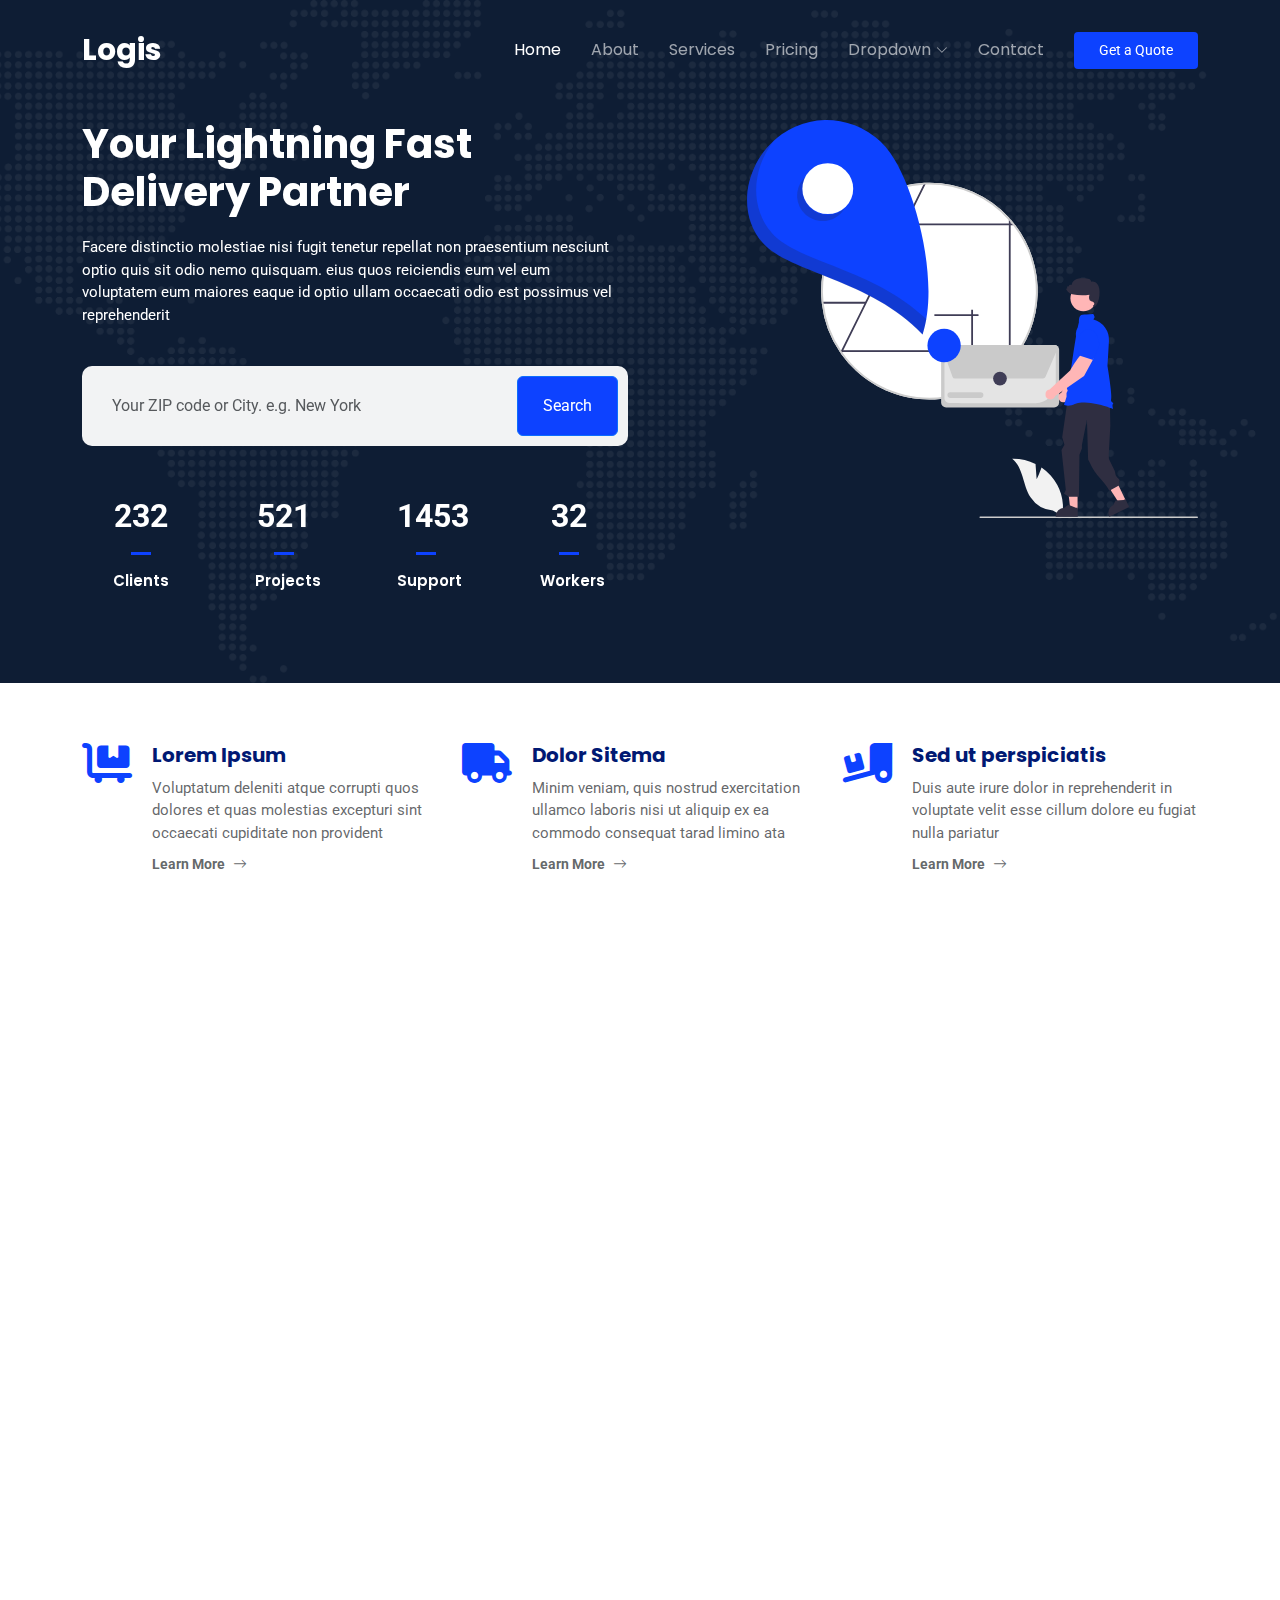
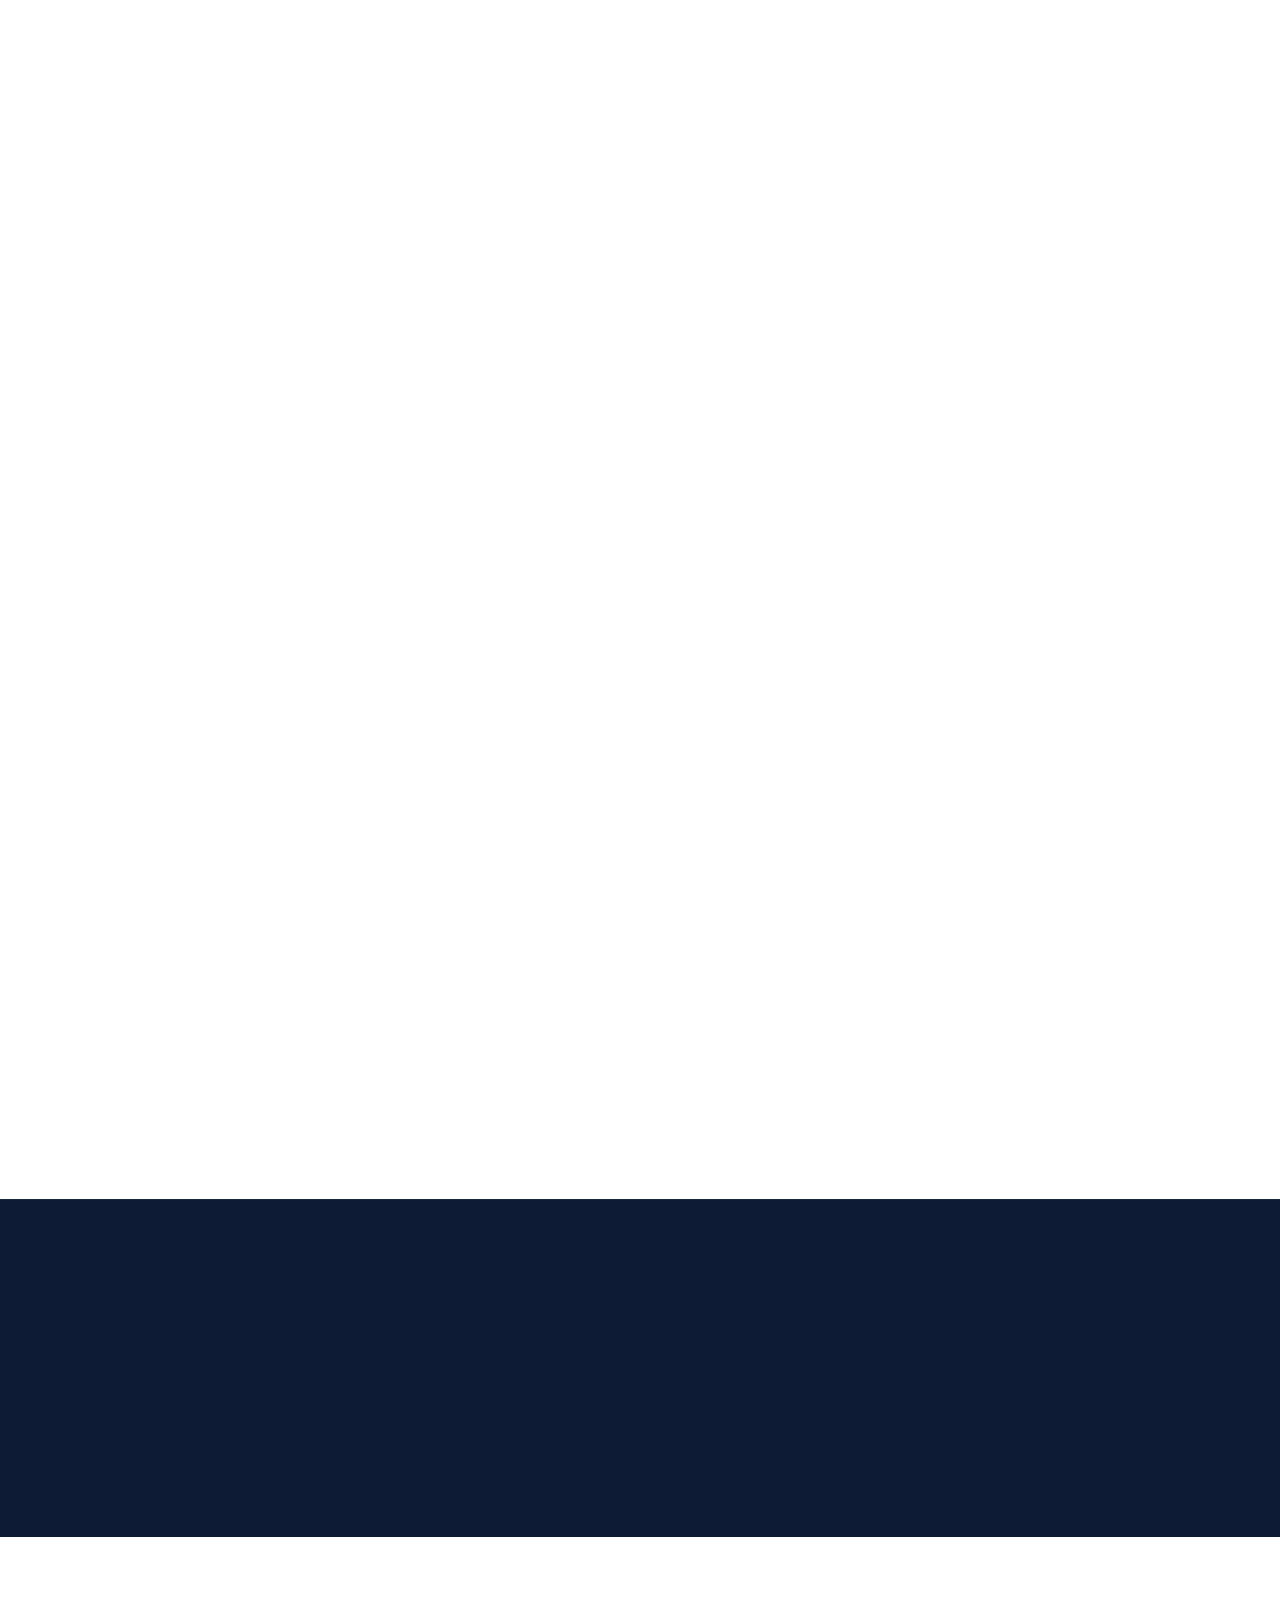
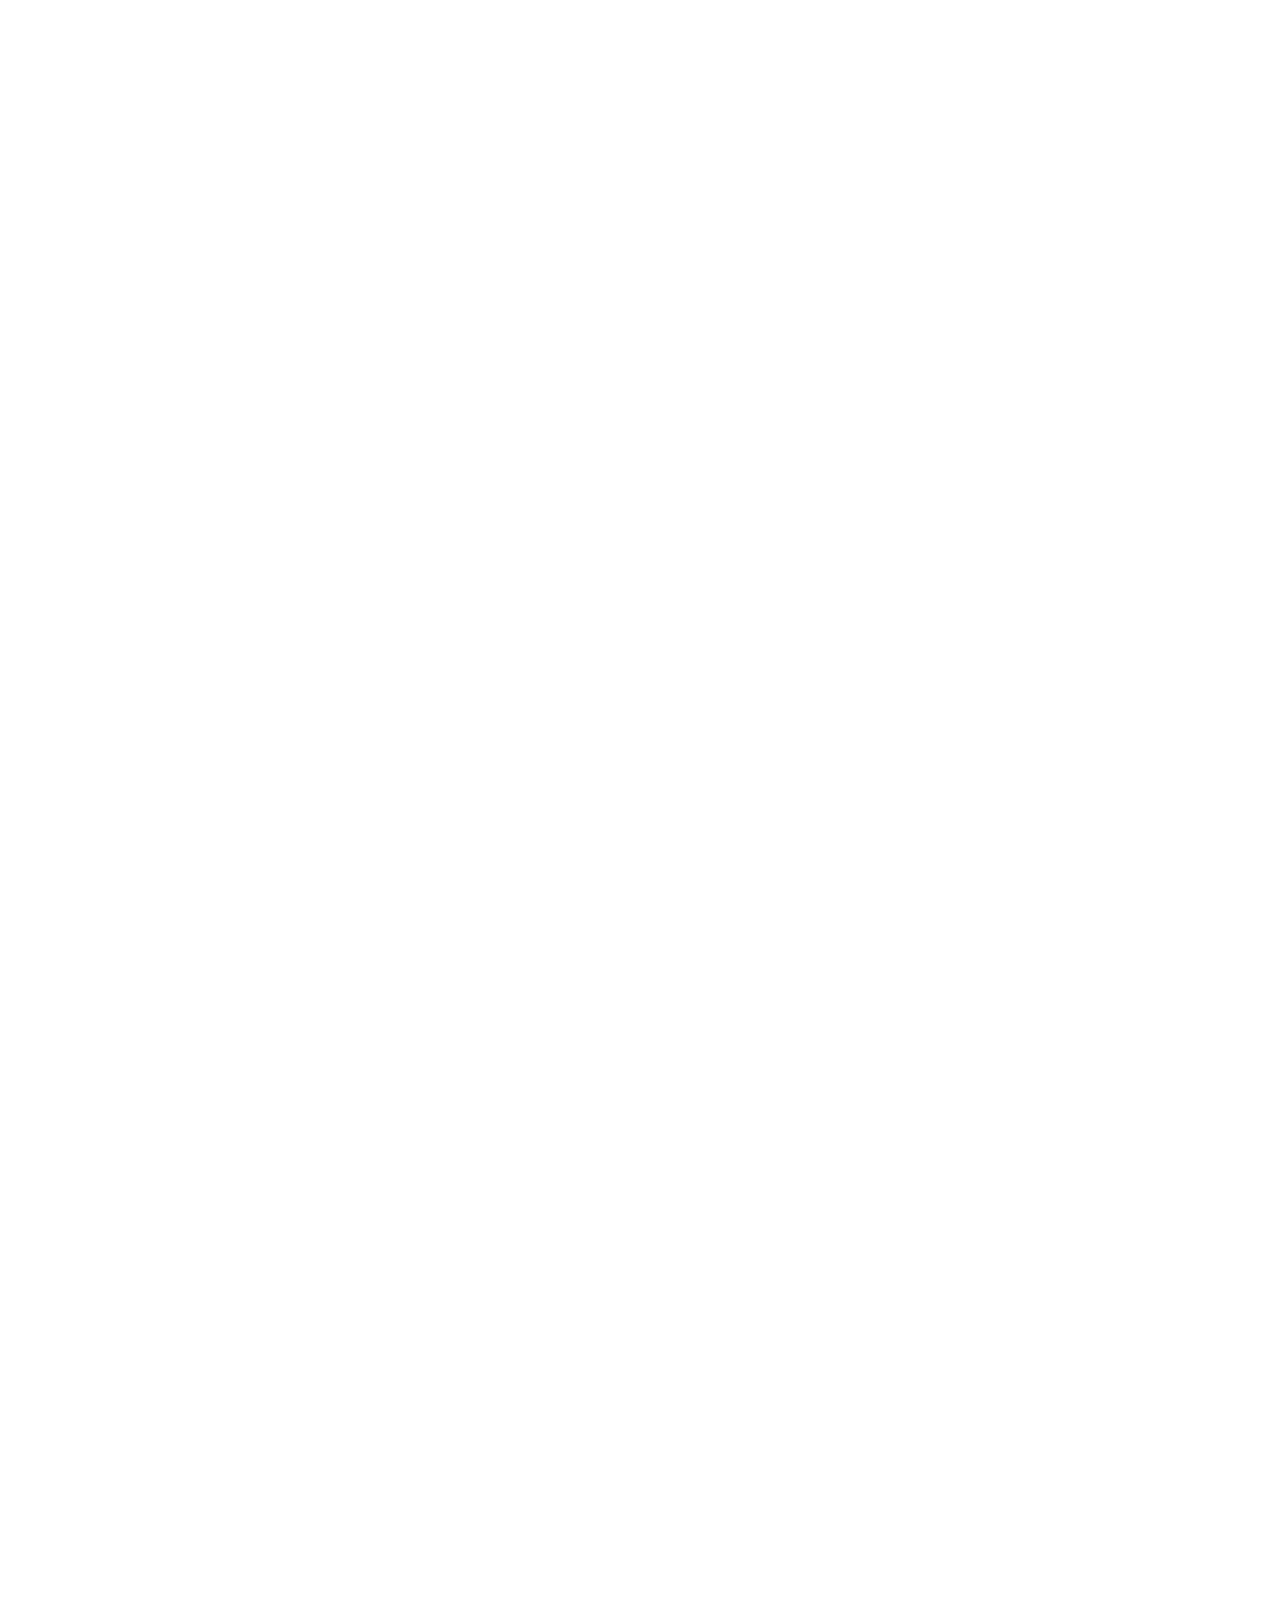
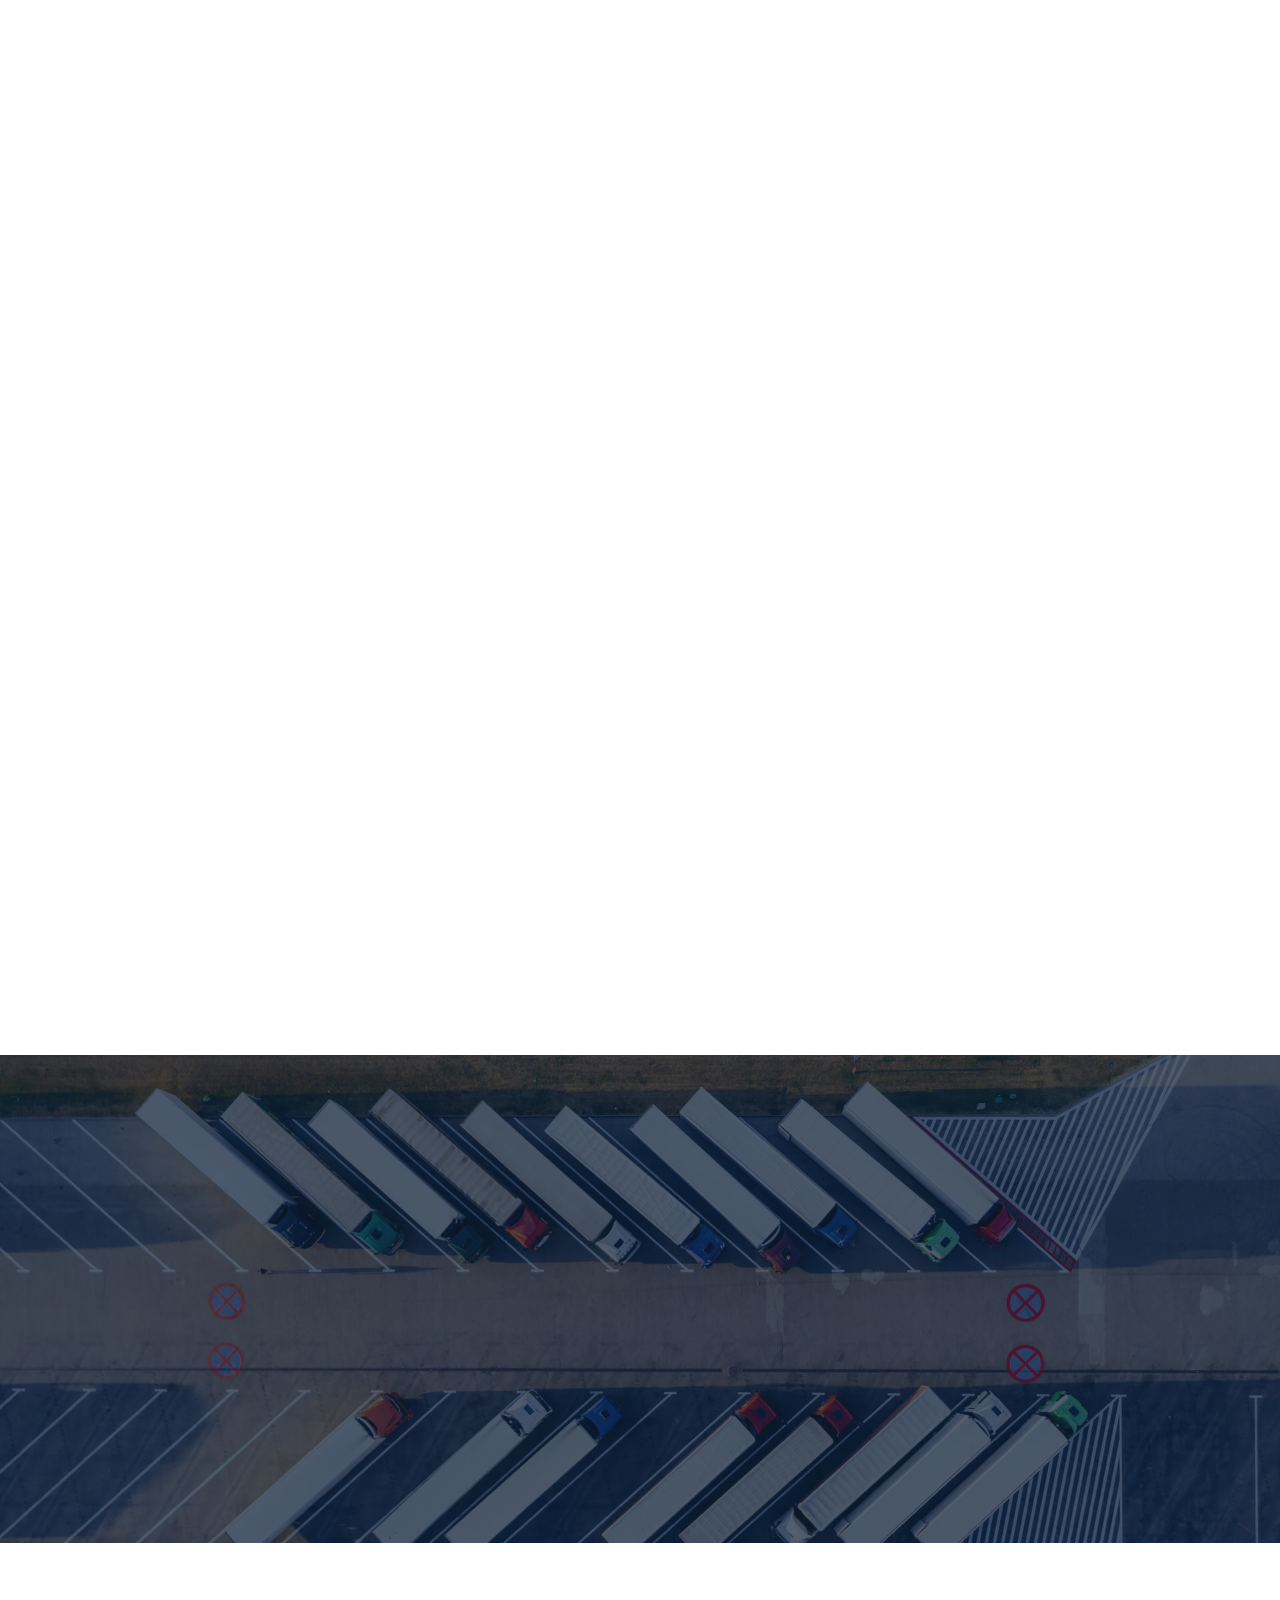
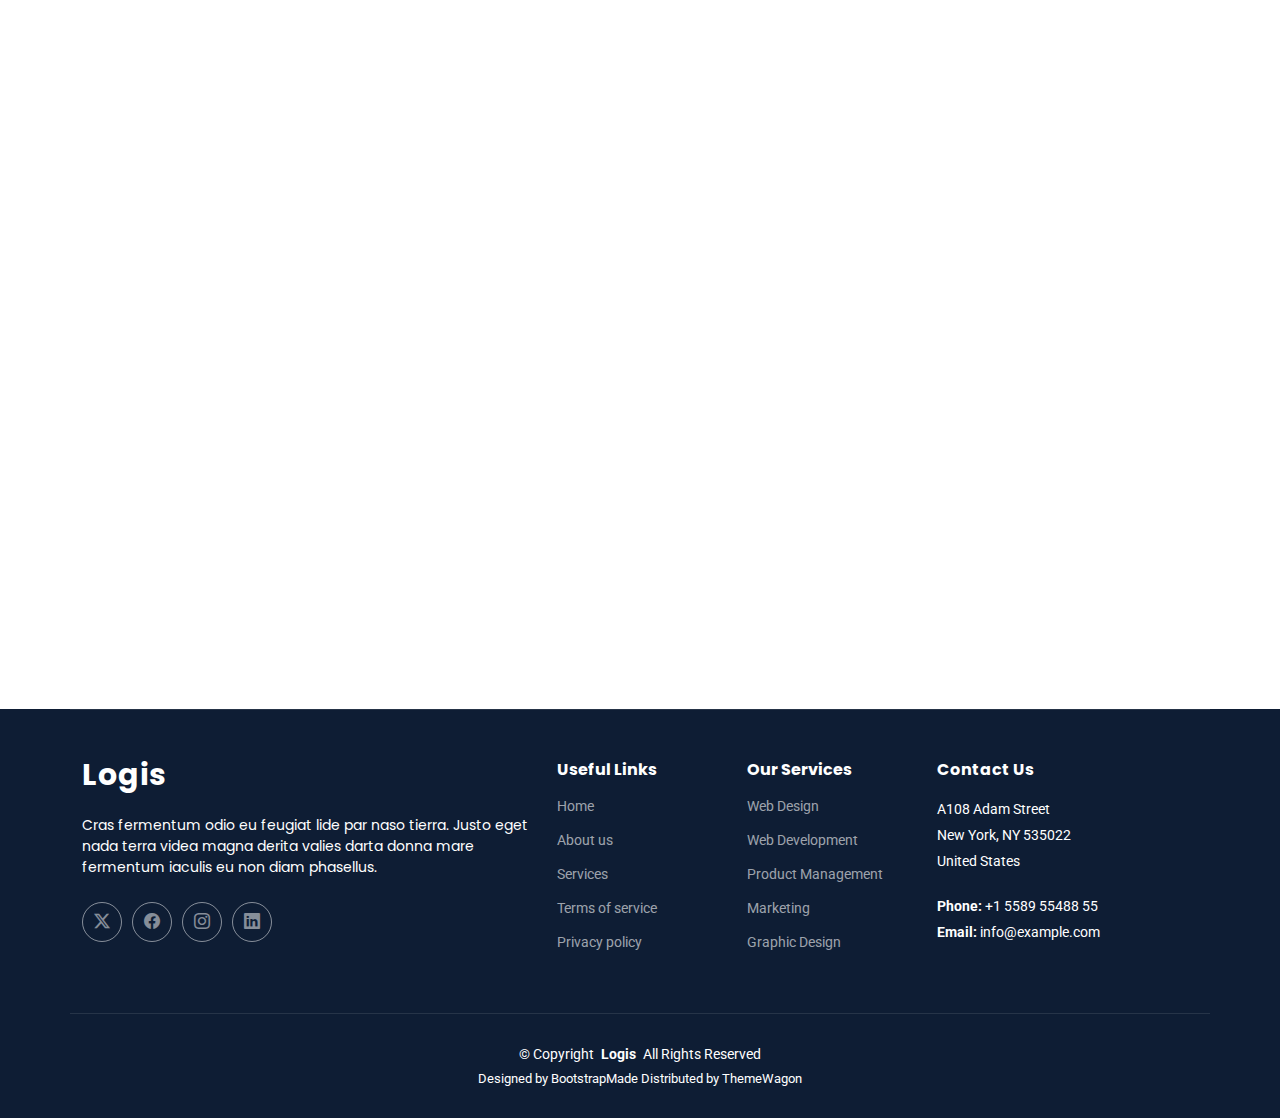
==== index.html @ e684bfeb "first commit" ====
<!DOCTYPE html>
<html lang="en">

<head>
  <meta charset="utf-8">
  <meta content="width=device-width, initial-scale=1.0" name="viewport">
  <title>Index - Logis Bootstrap Template</title>
  <meta name="description" content="">
  <meta name="keywords" content="">

  <!-- Favicons -->
  <link href="assets/img/favicon.png" rel="icon">
  <link href="assets/img/apple-touch-icon.png" rel="apple-touch-icon">

  <!-- Fonts -->
  <link href="https://fonts.googleapis.com" rel="preconnect">
  <link href="https://fonts.gstatic.com" rel="preconnect" crossorigin>
  <link href="https://fonts.googleapis.com/css2?family=Roboto:ital,wght@0,100;0,300;0,400;0,500;0,700;0,900;1,100;1,300;1,400;1,500;1,700;1,900&family=Poppins:ital,wght@0,100;0,200;0,300;0,400;0,500;0,600;0,700;0,800;0,900;1,100;1,200;1,300;1,400;1,500;1,600;1,700;1,800;1,900&display=swap" rel="stylesheet">

  <!-- Vendor CSS Files -->
  <link href="assets/vendor/bootstrap/css/bootstrap.min.css" rel="stylesheet">
  <link href="assets/vendor/bootstrap-icons/bootstrap-icons.css" rel="stylesheet">
  <link href="assets/vendor/aos/aos.css" rel="stylesheet">
  <link href="assets/vendor/fontawesome-free/css/all.min.css" rel="stylesheet">
  <link href="assets/vendor/glightbox/css/glightbox.min.css" rel="stylesheet">
  <link href="assets/vendor/swiper/swiper-bundle.min.css" rel="stylesheet">

  <!-- Main CSS File -->
  <link href="assets/css/main.css" rel="stylesheet">

  <!-- =======================================================
  * Template Name: Logis
  * Template URL: https://bootstrapmade.com/logis-bootstrap-logistics-website-template/
  * Updated: Aug 07 2024 with Bootstrap v5.3.3
  * Author: BootstrapMade.com
  * License: https://bootstrapmade.com/license/
  ======================================================== -->
</head>

<body class="index-page">

  <header id="header" class="header d-flex align-items-center fixed-top">
    <div class="container-fluid container-xl position-relative d-flex align-items-center">

      <a href="index.html" class="logo d-flex align-items-center me-auto">
        <!-- Uncomment the line below if you also wish to use an image logo -->
        <!-- <img src="assets/img/logo.png" alt=""> -->
        <h1 class="sitename">Logis</h1>
      </a>

      <nav id="navmenu" class="navmenu">
        <ul>
          <li><a href="index.html" class="active">Home<br></a></li>
          <li><a href="about.html">About</a></li>
          <li><a href="services.html">Services</a></li>
          <li><a href="pricing.html">Pricing</a></li>
          <li class="dropdown"><a href="#"><span>Dropdown</span> <i class="bi bi-chevron-down toggle-dropdown"></i></a>
            <ul>
              <li><a href="#">Dropdown 1</a></li>
              <li class="dropdown"><a href="#"><span>Deep Dropdown</span> <i class="bi bi-chevron-down toggle-dropdown"></i></a>
                <ul>
                  <li><a href="#">Deep Dropdown 1</a></li>
                  <li><a href="#">Deep Dropdown 2</a></li>
                  <li><a href="#">Deep Dropdown 3</a></li>
                  <li><a href="#">Deep Dropdown 4</a></li>
                  <li><a href="#">Deep Dropdown 5</a></li>
                </ul>
              </li>
              <li><a href="#">Dropdown 2</a></li>
              <li><a href="#">Dropdown 3</a></li>
              <li><a href="#">Dropdown 4</a></li>
            </ul>
          </li>
          <li><a href="contact.html">Contact</a></li>
        </ul>
        <i class="mobile-nav-toggle d-xl-none bi bi-list"></i>
      </nav>

      <a class="btn-getstarted" href="get-a-quote.html">Get a Quote</a>

    </div>
  </header>

  <main class="main">

    <!-- Hero Section -->
    <section id="hero" class="hero section dark-background">

      <img src="assets/img/world-dotted-map.png" alt="" class="hero-bg" data-aos="fade-in">

      <div class="container">
        <div class="row gy-4 d-flex justify-content-between">
          <div class="col-lg-6 order-2 order-lg-1 d-flex flex-column justify-content-center">
            <h2 data-aos="fade-up">Your Lightning Fast Delivery Partner</h2>
            <p data-aos="fade-up" data-aos-delay="100">Facere distinctio molestiae nisi fugit tenetur repellat non praesentium nesciunt optio quis sit odio nemo quisquam. eius quos reiciendis eum vel eum voluptatem eum maiores eaque id optio ullam occaecati odio est possimus vel reprehenderit</p>

            <form action="#" class="form-search d-flex align-items-stretch mb-3" data-aos="fade-up" data-aos-delay="200">
              <input type="text" class="form-control" placeholder="Your ZIP code or City. e.g. New York">
              <button type="submit" class="btn btn-primary">Search</button>
            </form>

            <div class="row gy-4" data-aos="fade-up" data-aos-delay="300">

              <div class="col-lg-3 col-6">
                <div class="stats-item text-center w-100 h-100">
                  <span data-purecounter-start="0" data-purecounter-end="232" data-purecounter-duration="0" class="purecounter">232</span>
                  <p>Clients</p>
                </div>
              </div><!-- End Stats Item -->

              <div class="col-lg-3 col-6">
                <div class="stats-item text-center w-100 h-100">
                  <span data-purecounter-start="0" data-purecounter-end="521" data-purecounter-duration="0" class="purecounter">521</span>
                  <p>Projects</p>
                </div>
              </div><!-- End Stats Item -->

              <div class="col-lg-3 col-6">
                <div class="stats-item text-center w-100 h-100">
                  <span data-purecounter-start="0" data-purecounter-end="1453" data-purecounter-duration="0" class="purecounter">1453</span>
                  <p>Support</p>
                </div>
              </div><!-- End Stats Item -->

              <div class="col-lg-3 col-6">
                <div class="stats-item text-center w-100 h-100">
                  <span data-purecounter-start="0" data-purecounter-end="32" data-purecounter-duration="0" class="purecounter">32</span>
                  <p>Workers</p>
                </div>
              </div><!-- End Stats Item -->

            </div>

          </div>

          <div class="col-lg-5 order-1 order-lg-2 hero-img" data-aos="zoom-out">
            <img src="assets/img/hero-img.svg" class="img-fluid mb-3 mb-lg-0" alt="">
          </div>

        </div>
      </div>

    </section><!-- /Hero Section -->

    <!-- Featured Services Section -->
    <section id="featured-services" class="featured-services section">

      <div class="container">

        <div class="row gy-4">

          <div class="col-lg-4 col-md-6 service-item d-flex" data-aos="fade-up" data-aos-delay="100">
            <div class="icon flex-shrink-0"><i class="fa-solid fa-cart-flatbed"></i></div>
            <div>
              <h4 class="title">Lorem Ipsum</h4>
              <p class="description">Voluptatum deleniti atque corrupti quos dolores et quas molestias excepturi sint occaecati cupiditate non provident</p>
              <a href="#" class="readmore stretched-link"><span>Learn More</span><i class="bi bi-arrow-right"></i></a>
            </div>
          </div>
          <!-- End Service Item -->

          <div class="col-lg-4 col-md-6 service-item d-flex" data-aos="fade-up" data-aos-delay="200">
            <div class="icon flex-shrink-0"><i class="fa-solid fa-truck"></i></div>
            <div>
              <h4 class="title">Dolor Sitema</h4>
              <p class="description">Minim veniam, quis nostrud exercitation ullamco laboris nisi ut aliquip ex ea commodo consequat tarad limino ata</p>
              <a href="#" class="readmore stretched-link"><span>Learn More</span><i class="bi bi-arrow-right"></i></a>
            </div>
          </div><!-- End Service Item -->

          <div class="col-lg-4 col-md-6 service-item d-flex" data-aos="fade-up" data-aos-delay="300">
            <div class="icon flex-shrink-0"><i class="fa-solid fa-truck-ramp-box"></i></div>
            <div>
              <h4 class="title">Sed ut perspiciatis</h4>
              <p class="description">Duis aute irure dolor in reprehenderit in voluptate velit esse cillum dolore eu fugiat nulla pariatur</p>
              <a href="#" class="readmore stretched-link"><span>Learn More</span><i class="bi bi-arrow-right"></i></a>
            </div>
          </div><!-- End Service Item -->

        </div>

      </div>

    </section><!-- /Featured Services Section -->

    <!-- About Section -->
    <section id="about" class="about section">

      <div class="container">

        <div class="row gy-4">

          <div class="col-lg-6 position-relative align-self-start order-lg-last order-first" data-aos="fade-up" data-aos-delay="200">
            <img src="assets/img/about.jpg" class="img-fluid" alt="">
            <a href="https://www.youtube.com/watch?v=Y7f98aduVJ8" class="glightbox pulsating-play-btn"></a>
          </div>

          <div class="col-lg-6 content order-last  order-lg-first" data-aos="fade-up" data-aos-delay="100">
            <h3>About Us</h3>
            <p>
              Dolor iure expedita id fuga asperiores qui sunt consequatur minima. Quidem voluptas deleniti. Sit quia molestiae quia quas qui magnam itaque veritatis dolores. Corrupti totam ut eius incidunt reiciendis veritatis asperiores placeat.
            </p>
            <ul>
              <li>
                <i class="bi bi-diagram-3"></i>
                <div>
                  <h5>Ullamco laboris nisi ut aliquip consequat</h5>
                  <p>Magni facilis facilis repellendus cum excepturi quaerat praesentium libre trade</p>
                </div>
              </li>
              <li>
                <i class="bi bi-fullscreen-exit"></i>
                <div>
                  <h5>Magnam soluta odio exercitationem reprehenderi</h5>
                  <p>Quo totam dolorum at pariatur aut distinctio dolorum laudantium illo direna pasata redi</p>
                </div>
              </li>
              <li>
                <i class="bi bi-broadcast"></i>
                <div>
                  <h5>Voluptatem et qui exercitationem</h5>
                  <p>Et velit et eos maiores est tempora et quos dolorem autem tempora incidunt maxime veniam</p>
                </div>
              </li>
            </ul>
          </div>

        </div>

      </div>

    </section><!-- /About Section -->

    <!-- Services Section -->
    <section id="services" class="services section">

      <!-- Section Title -->
      <div class="container section-title" data-aos="fade-up">
        <span>Our Services<br></span>
        <h2>Our ServiceS</h2>
        <p>Necessitatibus eius consequatur ex aliquid fuga eum quidem sint consectetur velit</p>
      </div><!-- End Section Title -->

      <div class="container">

        <div class="row gy-4">

          <div class="col-lg-4 col-md-6" data-aos="fade-up" data-aos-delay="100">
            <div class="card">
              <div class="card-img">
                <img src="assets/img/service-1.jpg" alt="" class="img-fluid">
              </div>
              <h3>Storage</h3>
              <p>Cumque eos in qui numquam. Aut aspernatur perferendis sed atque quia voluptas quisquam repellendus temporibus itaqueofficiis odit</p>
            </div>
          </div><!-- End Card Item -->

          <div class="col-lg-4 col-md-6" data-aos="fade-up" data-aos-delay="200">
            <div class="card">
              <div class="card-img">
                <img src="assets/img/service-2.jpg" alt="" class="img-fluid">
              </div>
              <h3><a href="#" class="stretched-link">Logistics</a></h3>
              <p>Asperiores provident dolor accusamus pariatur dolore nam id audantium ut et iure incidunt molestiae dolor ipsam ducimus occaecati nisi</p>
            </div>
          </div><!-- End Card Item -->

          <div class="col-lg-4 col-md-6" data-aos="fade-up" data-aos-delay="300">
            <div class="card">
              <div class="card-img">
                <img src="assets/img/service-3.jpg" alt="" class="img-fluid">
              </div>
              <h3><a href="#" class="stretched-link">Cargo</a></h3>
              <p>Dicta quam similique quia architecto eos nisi aut ratione aut ipsum reiciendis sit doloremque oluptatem aut et molestiae ut et nihil</p>
            </div>
          </div><!-- End Card Item -->

          <div class="col-lg-4 col-md-6" data-aos="fade-up" data-aos-delay="400">
            <div class="card">
              <div class="card-img">
                <img src="assets/img/service-4.jpg" alt="" class="img-fluid">
              </div>
              <h3><a href="#" class="stretched-link">Trucking</a></h3>
              <p>Dicta quam similique quia architecto eos nisi aut ratione aut ipsum reiciendis sit doloremque oluptatem aut et molestiae ut et nihil</p>
            </div>
          </div><!-- End Card Item -->

          <div class="col-lg-4 col-md-6" data-aos="fade-up" data-aos-delay="500">
            <div class="card">
              <div class="card-img">
                <img src="assets/img/service-5.jpg" alt="" class="img-fluid">
              </div>
              <h3>Packaging</h3>
              <p>Illo consequuntur quisquam delectus praesentium modi dignissimos facere vel cum onsequuntur maiores beatae consequatur magni voluptates</p>
            </div>
          </div><!-- End Card Item -->

          <div class="col-lg-4 col-md-6" data-aos="fade-up" data-aos-delay="600">
            <div class="card">
              <div class="card-img">
                <img src="assets/img/service-6.jpg" alt="" class="img-fluid">
              </div>
              <h3><a href="#" class="stretched-link">Warehousing</a></h3>
              <p>Quas assumenda non occaecati molestiae. In aut earum sed natus eatae in vero. Ab modi quisquam aut nostrum unde et qui est non quo nulla</p>
            </div>
          </div><!-- End Card Item -->

        </div>

      </div>

    </section><!-- /Services Section -->

    <!-- Call To Action Section -->
    <section id="call-to-action" class="call-to-action section dark-background">

      <img src="assets/img/cta-bg.jpg" alt="">

      <div class="container">
        <div class="row justify-content-center" data-aos="zoom-in" data-aos-delay="100">
          <div class="col-xl-10">
            <div class="text-center">
              <h3>Call To Action</h3>
              <p>Duis aute irure dolor in reprehenderit in voluptate velit esse cillum dolore eu fugiat nulla pariatur. Excepteur sint occaecat cupidatat non proident, sunt in culpa qui officia deserunt mollit anim id est laborum.</p>
              <a class="cta-btn" href="#">Call To Action</a>
            </div>
          </div>
        </div>
      </div>

    </section><!-- /Call To Action Section -->

    <!-- Features Section -->
    <section id="features" class="features section">

      <!-- Section Title -->
      <div class="container section-title" data-aos="fade-up">
        <span>Features</span>
        <h2>Features</h2>
        <p>Necessitatibus eius consequatur ex aliquid fuga eum quidem sint consectetur velit</p>
      </div><!-- End Section Title -->

      <div class="container">

        <div class="row gy-4 align-items-center features-item">
          <div class="col-md-5 d-flex align-items-center" data-aos="zoom-out" data-aos-delay="100">
            <img src="assets/img/features-1.jpg" class="img-fluid" alt="">
          </div>
          <div class="col-md-7" data-aos="fade-up" data-aos-delay="100">
            <h3>Voluptatem dignissimos provident quasi corporis voluptates sit assumenda.</h3>
            <p class="fst-italic">
              Lorem ipsum dolor sit amet, consectetur adipiscing elit, sed do eiusmod tempor incididunt ut labore et dolore
              magna aliqua.
            </p>
            <ul>
              <li><i class="bi bi-check"></i><span> Ullamco laboris nisi ut aliquip ex ea commodo consequat.</span></li>
              <li><i class="bi bi-check"></i> <span>Duis aute irure dolor in reprehenderit in voluptate velit.</span></li>
              <li><i class="bi bi-check"></i> <span>Ullam est qui quos consequatur eos accusamus.</span></li>
            </ul>
          </div>
        </div><!-- Features Item -->

        <div class="row gy-4 align-items-center features-item">
          <div class="col-md-5 order-1 order-md-2 d-flex align-items-center" data-aos="zoom-out" data-aos-delay="200">
            <img src="assets/img/features-2.jpg" class="img-fluid" alt="">
          </div>
          <div class="col-md-7 order-2 order-md-1" data-aos="fade-up" data-aos-delay="200">
            <h3>Corporis temporibus maiores provident</h3>
            <p class="fst-italic">
              Lorem ipsum dolor sit amet, consectetur adipiscing elit, sed do eiusmod tempor incididunt ut labore et dolore
              magna aliqua.
            </p>
            <p>
              Ullamco laboris nisi ut aliquip ex ea commodo consequat. Duis aute irure dolor in reprehenderit in voluptate
              velit esse cillum dolore eu fugiat nulla pariatur. Excepteur sint occaecat cupidatat non proident, sunt in
              culpa qui officia deserunt mollit anim id est laborum
            </p>
          </div>
        </div><!-- Features Item -->

        <div class="row gy-4 align-items-center features-item">
          <div class="col-md-5 d-flex align-items-center" data-aos="zoom-out">
            <img src="assets/img/features-3.jpg" class="img-fluid" alt="">
          </div>
          <div class="col-md-7" data-aos="fade-up">
            <h3>Sunt consequatur ad ut est nulla consectetur reiciendis animi voluptas</h3>
            <p>Cupiditate placeat cupiditate placeat est ipsam culpa. Delectus quia minima quod. Sunt saepe odit aut quia voluptatem hic voluptas dolor doloremque.</p>
            <ul>
              <li><i class="bi bi-check"></i> <span>Ullamco laboris nisi ut aliquip ex ea commodo consequat.</span></li>
              <li><i class="bi bi-check"></i><span> Duis aute irure dolor in reprehenderit in voluptate velit.</span></li>
              <li><i class="bi bi-check"></i> <span>Facilis ut et voluptatem aperiam. Autem soluta ad fugiat</span>.</li>
            </ul>
          </div>
        </div><!-- Features Item -->

        <div class="row gy-4 align-items-center features-item">
          <div class="col-md-5 order-1 order-md-2 d-flex align-items-center" data-aos="zoom-out">
            <img src="assets/img/features-4.jpg" class="img-fluid" alt="">
          </div>
          <div class="col-md-7 order-2 order-md-1" data-aos="fade-up">
            <h3>Quas et necessitatibus eaque impedit ipsum animi consequatur incidunt in</h3>
            <p class="fst-italic">
              Lorem ipsum dolor sit amet, consectetur adipiscing elit, sed do eiusmod tempor incididunt ut labore et dolore
              magna aliqua.
            </p>
            <p>
              Ullamco laboris nisi ut aliquip ex ea commodo consequat. Duis aute irure dolor in reprehenderit in voluptate
              velit esse cillum dolore eu fugiat nulla pariatur. Excepteur sint occaecat cupidatat non proident, sunt in
              culpa qui officia deserunt mollit anim id est laborum
            </p>
          </div>
        </div><!-- Features Item -->

      </div>

    </section><!-- /Features Section -->

    <!-- Pricing Section -->
    <section id="pricing" class="pricing section">

      <!-- Section Title -->
      <div class="container section-title" data-aos="fade-up">
        <span>Pricing</span>
        <h2>Pricing</h2>
        <p>Necessitatibus eius consequatur ex aliquid fuga eum quidem sint consectetur velit</p>
      </div><!-- End Section Title -->

      <div class="container">

        <div class="row gy-4">

          <div class="col-lg-4" data-aos="zoom-in" data-aos-delay="100">
            <div class="pricing-item">
              <h3>Free Plan</h3>
              <h4><sup>$</sup>0<span> / month</span></h4>
              <ul>
                <li><i class="bi bi-check"></i> <span>Quam adipiscing vitae proin</span></li>
                <li><i class="bi bi-check"></i> <span>Nec feugiat nisl pretium</span></li>
                <li><i class="bi bi-check"></i> <span>Nulla at volutpat diam uteera</span></li>
                <li class="na"><i class="bi bi-x"></i> <span>Pharetra massa massa ultricies</span></li>
                <li class="na"><i class="bi bi-x"></i> <span>Massa ultricies mi quis hendrerit</span></li>
              </ul>
              <a href="#" class="buy-btn">Buy Now</a>
            </div>
          </div><!-- End Pricing Item -->

          <div class="col-lg-4" data-aos="zoom-in" data-aos-delay="200">
            <div class="pricing-item featured">
              <h3>Business Plan</h3>
              <h4><sup>$</sup>29<span> / month</span></h4>
              <ul>
                <li><i class="bi bi-check"></i> <span>Quam adipiscing vitae proin</span></li>
                <li><i class="bi bi-check"></i> <span>Nec feugiat nisl pretium</span></li>
                <li><i class="bi bi-check"></i> <span>Nulla at volutpat diam uteera</span></li>
                <li><i class="bi bi-check"></i> <span>Pharetra massa massa ultricies</span></li>
                <li><i class="bi bi-check"></i> <span>Massa ultricies mi quis hendrerit</span></li>
              </ul>
              <a href="#" class="buy-btn">Buy Now</a>
            </div>
          </div><!-- End Pricing Item -->

          <div class="col-lg-4" data-aos="zoom-in" data-aos-delay="300">
            <div class="pricing-item">
              <h3>Developer Plan</h3>
              <h4><sup>$</sup>49<span> / month</span></h4>
              <ul>
                <li><i class="bi bi-check"></i> <span>Quam adipiscing vitae proin</span></li>
                <li><i class="bi bi-check"></i> <span>Nec feugiat nisl pretium</span></li>
                <li><i class="bi bi-check"></i> <span>Nulla at volutpat diam uteera</span></li>
                <li><i class="bi bi-check"></i> <span>Pharetra massa massa ultricies</span></li>
                <li><i class="bi bi-check"></i> <span>Massa ultricies mi quis hendrerit</span></li>
              </ul>
              <a href="#" class="buy-btn">Buy Now</a>
            </div>
          </div><!-- End Pricing Item -->

        </div>

      </div>

    </section><!-- /Pricing Section -->

    <!-- Testimonials Section -->
    <section id="testimonials" class="testimonials section dark-background">

      <img src="assets/img/testimonials-bg.jpg" class="testimonials-bg" alt="">

      <div class="container" data-aos="fade-up" data-aos-delay="100">

        <div class="swiper init-swiper">
          <script type="application/json" class="swiper-config">
            {
              "loop": true,
              "speed": 600,
              "autoplay": {
                "delay": 5000
              },
              "slidesPerView": "auto",
              "pagination": {
                "el": ".swiper-pagination",
                "type": "bullets",
                "clickable": true
              }
            }
          </script>
          <div class="swiper-wrapper">

            <div class="swiper-slide">
              <div class="testimonial-item">
                <img src="assets/img/testimonials/testimonials-1.jpg" class="testimonial-img" alt="">
                <h3>Saul Goodman</h3>
                <h4>Ceo &amp; Founder</h4>
                <div class="stars">
                  <i class="bi bi-star-fill"></i><i class="bi bi-star-fill"></i><i class="bi bi-star-fill"></i><i class="bi bi-star-fill"></i><i class="bi bi-star-fill"></i>
                </div>
                <p>
                  <i class="bi bi-quote quote-icon-left"></i>
                  <span>Proin iaculis purus consequat sem cure digni ssim donec porttitora entum suscipit rhoncus. Accusantium quam, ultricies eget id, aliquam eget nibh et. Maecen aliquam, risus at semper.</span>
                  <i class="bi bi-quote quote-icon-right"></i>
                </p>
              </div>
            </div><!-- End testimonial item -->

            <div class="swiper-slide">
              <div class="testimonial-item">
                <img src="assets/img/testimonials/testimonials-2.jpg" class="testimonial-img" alt="">
                <h3>Sara Wilsson</h3>
                <h4>Designer</h4>
                <div class="stars">
                  <i class="bi bi-star-fill"></i><i class="bi bi-star-fill"></i><i class="bi bi-star-fill"></i><i class="bi bi-star-fill"></i><i class="bi bi-star-fill"></i>
                </div>
                <p>
                  <i class="bi bi-quote quote-icon-left"></i>
                  <span>Export tempor illum tamen malis malis eram quae irure esse labore quem cillum quid cillum eram malis quorum velit fore eram velit sunt aliqua noster fugiat irure amet legam anim culpa.</span>
                  <i class="bi bi-quote quote-icon-right"></i>
                </p>
              </div>
            </div><!-- End testimonial item -->

            <div class="swiper-slide">
              <div class="testimonial-item">
                <img src="assets/img/testimonials/testimonials-3.jpg" class="testimonial-img" alt="">
                <h3>Jena Karlis</h3>
                <h4>Store Owner</h4>
                <div class="stars">
                  <i class="bi bi-star-fill"></i><i class="bi bi-star-fill"></i><i class="bi bi-star-fill"></i><i class="bi bi-star-fill"></i><i class="bi bi-star-fill"></i>
                </div>
                <p>
                  <i class="bi bi-quote quote-icon-left"></i>
                  <span>Enim nisi quem export duis labore cillum quae magna enim sint quorum nulla quem veniam duis minim tempor labore quem eram duis noster aute amet eram fore quis sint minim.</span>
                  <i class="bi bi-quote quote-icon-right"></i>
                </p>
              </div>
            </div><!-- End testimonial item -->

            <div class="swiper-slide">
              <div class="testimonial-item">
                <img src="assets/img/testimonials/testimonials-4.jpg" class="testimonial-img" alt="">
                <h3>Matt Brandon</h3>
                <h4>Freelancer</h4>
                <div class="stars">
                  <i class="bi bi-star-fill"></i><i class="bi bi-star-fill"></i><i class="bi bi-star-fill"></i><i class="bi bi-star-fill"></i><i class="bi bi-star-fill"></i>
                </div>
                <p>
                  <i class="bi bi-quote quote-icon-left"></i>
                  <span>Fugiat enim eram quae cillum dolore dolor amet nulla culpa multos export minim fugiat minim velit minim dolor enim duis veniam ipsum anim magna sunt elit fore quem dolore labore illum veniam.</span>
                  <i class="bi bi-quote quote-icon-right"></i>
                </p>
              </div>
            </div><!-- End testimonial item -->

            <div class="swiper-slide">
              <div class="testimonial-item">
                <img src="assets/img/testimonials/testimonials-5.jpg" class="testimonial-img" alt="">
                <h3>John Larson</h3>
                <h4>Entrepreneur</h4>
                <div class="stars">
                  <i class="bi bi-star-fill"></i><i class="bi bi-star-fill"></i><i class="bi bi-star-fill"></i><i class="bi bi-star-fill"></i><i class="bi bi-star-fill"></i>
                </div>
                <p>
                  <i class="bi bi-quote quote-icon-left"></i>
                  <span>Quis quorum aliqua sint quem legam fore sunt eram irure aliqua veniam tempor noster veniam enim culpa labore duis sunt culpa nulla illum cillum fugiat legam esse veniam culpa fore nisi cillum quid.</span>
                  <i class="bi bi-quote quote-icon-right"></i>
                </p>
              </div>
            </div><!-- End testimonial item -->

          </div>
          <div class="swiper-pagination"></div>
        </div>

      </div>

    </section><!-- /Testimonials Section -->

    <!-- Faq Section -->
    <section id="faq" class="faq section">

      <!-- Section Title -->
      <div class="container section-title" data-aos="fade-up">
        <span>Frequently Asked Questions</span>
        <h2>Frequently Asked Questions</h2>
        <p>Necessitatibus eius consequatur ex aliquid fuga eum quidem sint consectetur velit</p>
      </div><!-- End Section Title -->

      <div class="container">

        <div class="row justify-content-center">

          <div class="col-lg-10">

            <div class="faq-container">

              <div class="faq-item faq-active" data-aos="fade-up" data-aos-delay="200">
                <i class="faq-icon bi bi-question-circle"></i>
                <h3>Non consectetur a erat nam at lectus urna duis?</h3>
                <div class="faq-content">
                  <p>Feugiat pretium nibh ipsum consequat. Tempus iaculis urna id volutpat lacus laoreet non curabitur gravida. Venenatis lectus magna fringilla urna porttitor rhoncus dolor purus non.</p>
                </div>
                <i class="faq-toggle bi bi-chevron-right"></i>
              </div><!-- End Faq item-->

              <div class="faq-item" data-aos="fade-up" data-aos-delay="300">
                <i class="faq-icon bi bi-question-circle"></i>
                <h3>Feugiat scelerisque varius morbi enim nunc faucibus a pellentesque?</h3>
                <div class="faq-content">
                  <p>Dolor sit amet consectetur adipiscing elit pellentesque habitant morbi. Id interdum velit laoreet id donec ultrices. Fringilla phasellus faucibus scelerisque eleifend donec pretium. Est pellentesque elit ullamcorper dignissim. Mauris ultrices eros in cursus turpis massa tincidunt dui.</p>
                </div>
                <i class="faq-toggle bi bi-chevron-right"></i>
              </div><!-- End Faq item-->

              <div class="faq-item" data-aos="fade-up" data-aos-delay="400">
                <i class="faq-icon bi bi-question-circle"></i>
                <h3>Dolor sit amet consectetur adipiscing elit pellentesque?</h3>
                <div class="faq-content">
                  <p>Eleifend mi in nulla posuere sollicitudin aliquam ultrices sagittis orci. Faucibus pulvinar elementum integer enim. Sem nulla pharetra diam sit amet nisl suscipit. Rutrum tellus pellentesque eu tincidunt. Lectus urna duis convallis convallis tellus. Urna molestie at elementum eu facilisis sed odio morbi quis</p>
                </div>
                <i class="faq-toggle bi bi-chevron-right"></i>
              </div><!-- End Faq item-->

              <div class="faq-item" data-aos="fade-up" data-aos-delay="500">
                <i class="faq-icon bi bi-question-circle"></i>
                <h3>Ac odio tempor orci dapibus. Aliquam eleifend mi in nulla?</h3>
                <div class="faq-content">
                  <p>Dolor sit amet consectetur adipiscing elit pellentesque habitant morbi. Id interdum velit laoreet id donec ultrices. Fringilla phasellus faucibus scelerisque eleifend donec pretium. Est pellentesque elit ullamcorper dignissim. Mauris ultrices eros in cursus turpis massa tincidunt dui.</p>
                </div>
                <i class="faq-toggle bi bi-chevron-right"></i>
              </div><!-- End Faq item-->

              <div class="faq-item" data-aos="fade-up" data-aos-delay="600">
                <i class="faq-icon bi bi-question-circle"></i>
                <h3>Tempus quam pellentesque nec nam aliquam sem et tortor consequat?</h3>
                <div class="faq-content">
                  <p>Molestie a iaculis at erat pellentesque adipiscing commodo. Dignissim suspendisse in est ante in. Nunc vel risus commodo viverra maecenas accumsan. Sit amet nisl suscipit adipiscing bibendum est. Purus gravida quis blandit turpis cursus in</p>
                </div>
                <i class="faq-toggle bi bi-chevron-right"></i>
              </div><!-- End Faq item-->

            </div>

          </div>

        </div>

      </div>

    </section><!-- /Faq Section -->

  </main>

  <footer id="footer" class="footer dark-background">

    <div class="container footer-top">
      <div class="row gy-4">
        <div class="col-lg-5 col-md-12 footer-about">
          <a href="index.html" class="logo d-flex align-items-center">
            <span class="sitename">Logis</span>
          </a>
          <p>Cras fermentum odio eu feugiat lide par naso tierra. Justo eget nada terra videa magna derita valies darta donna mare fermentum iaculis eu non diam phasellus.</p>
          <div class="social-links d-flex mt-4">
            <a href=""><i class="bi bi-twitter-x"></i></a>
            <a href=""><i class="bi bi-facebook"></i></a>
            <a href=""><i class="bi bi-instagram"></i></a>
            <a href=""><i class="bi bi-linkedin"></i></a>
          </div>
        </div>

        <div class="col-lg-2 col-6 footer-links">
          <h4>Useful Links</h4>
          <ul>
            <li><a href="#">Home</a></li>
            <li><a href="#">About us</a></li>
            <li><a href="#">Services</a></li>
            <li><a href="#">Terms of service</a></li>
            <li><a href="#">Privacy policy</a></li>
          </ul>
        </div>

        <div class="col-lg-2 col-6 footer-links">
          <h4>Our Services</h4>
          <ul>
            <li><a href="#">Web Design</a></li>
            <li><a href="#">Web Development</a></li>
            <li><a href="#">Product Management</a></li>
            <li><a href="#">Marketing</a></li>
            <li><a href="#">Graphic Design</a></li>
          </ul>
        </div>

        <div class="col-lg-3 col-md-12 footer-contact text-center text-md-start">
          <h4>Contact Us</h4>
          <p>A108 Adam Street</p>
          <p>New York, NY 535022</p>
          <p>United States</p>
          <p class="mt-4"><strong>Phone:</strong> <span>+1 5589 55488 55</span></p>
          <p><strong>Email:</strong> <span>info@example.com</span></p>
        </div>

      </div>
    </div>

    <div class="container copyright text-center mt-4">
      <p>© <span>Copyright</span> <strong class="px-1 sitename">Logis</strong> <span>All Rights Reserved</span></p>
      <div class="credits">
        <!-- All the links in the footer should remain intact. -->
        <!-- You can delete the links only if you've purchased the pro version. -->
        <!-- Licensing information: https://bootstrapmade.com/license/ -->
        <!-- Purchase the pro version with working PHP/AJAX contact form: [buy-url] -->
        Designed by <a href="https://bootstrapmade.com/">BootstrapMade</a> Distributed by <a href=“https://themewagon.com>ThemeWagon
      </div>
    </div>

  </footer>

  <!-- Scroll Top -->
  <a href="#" id="scroll-top" class="scroll-top d-flex align-items-center justify-content-center"><i class="bi bi-arrow-up-short"></i></a>

  <!-- Preloader -->
  <div id="preloader"></div>

  <!-- Vendor JS Files -->
  <script src="assets/vendor/bootstrap/js/bootstrap.bundle.min.js"></script>
  <script src="assets/vendor/php-email-form/validate.js"></script>
  <script src="assets/vendor/aos/aos.js"></script>
  <script src="assets/vendor/purecounter/purecounter_vanilla.js"></script>
  <script src="assets/vendor/glightbox/js/glightbox.min.js"></script>
  <script src="assets/vendor/swiper/swiper-bundle.min.js"></script>

  <!-- Main JS File -->
  <script src="assets/js/main.js"></script>

</body>

</html>
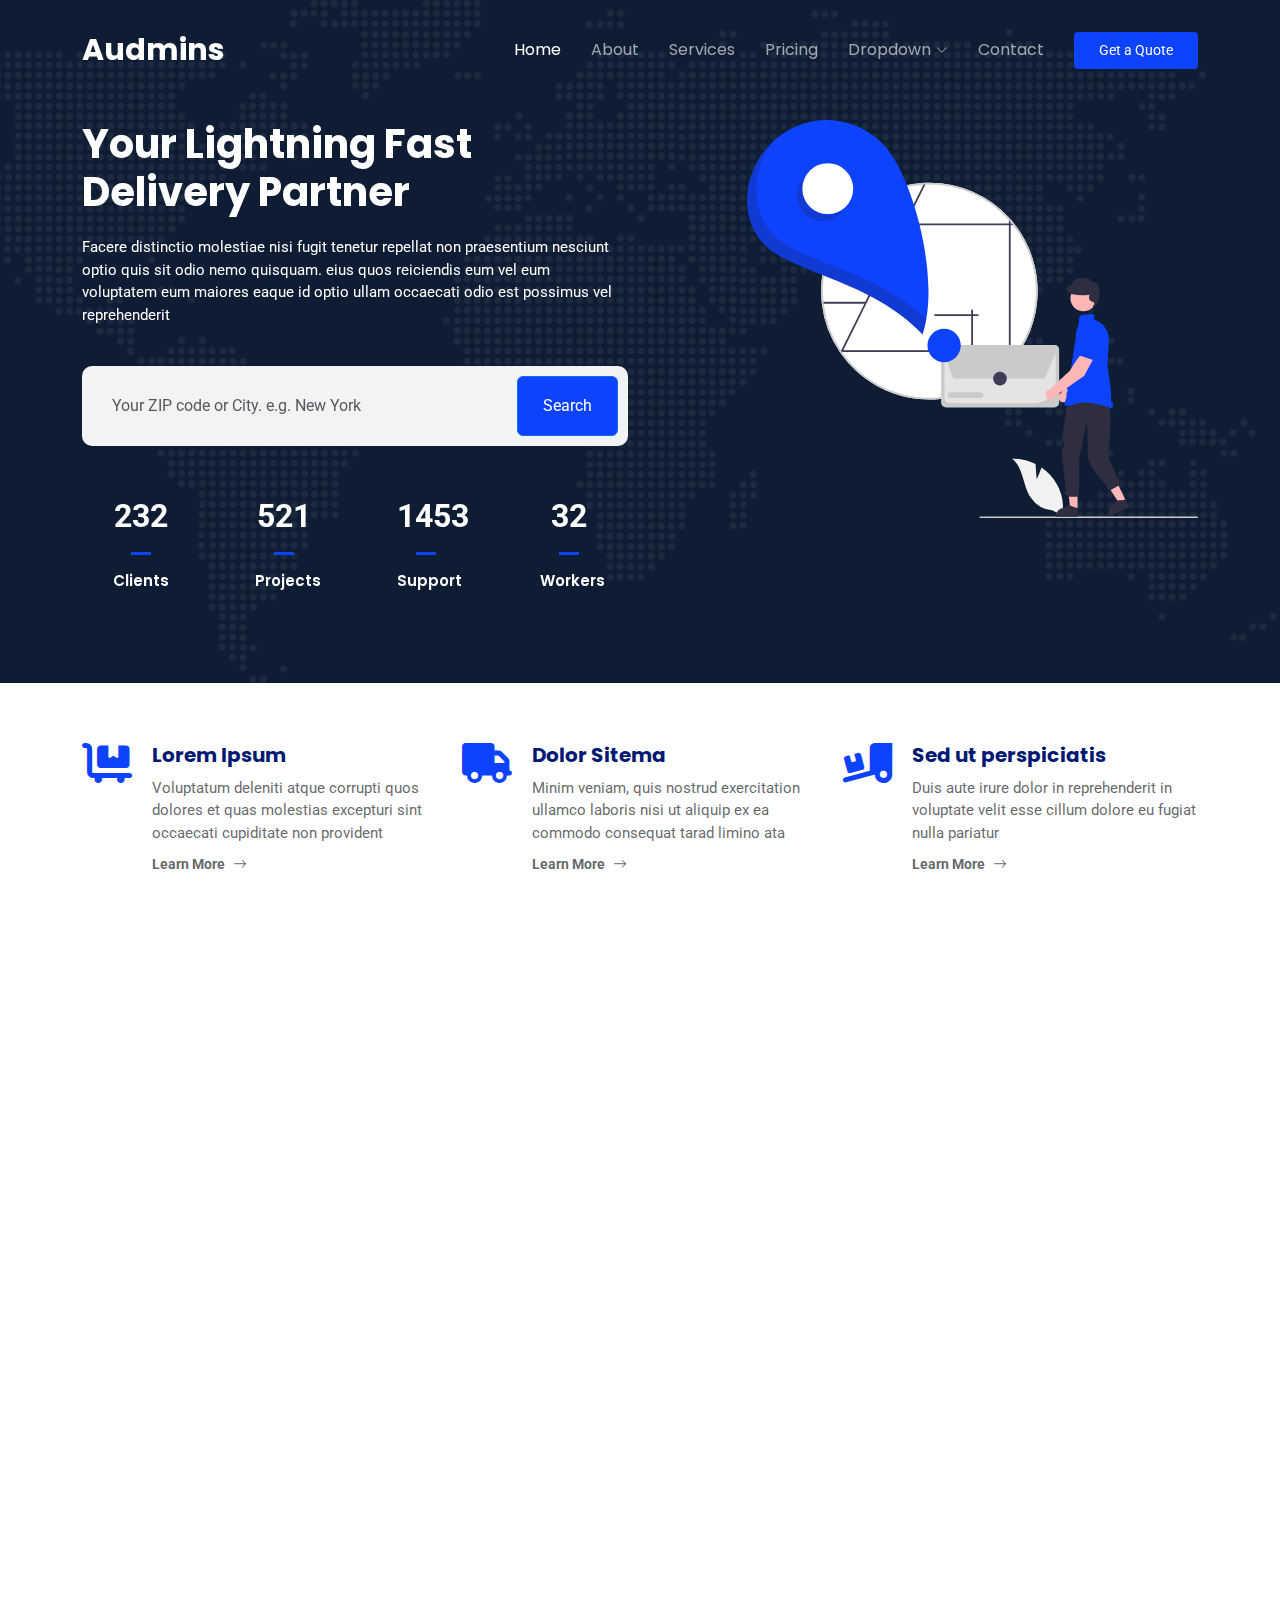
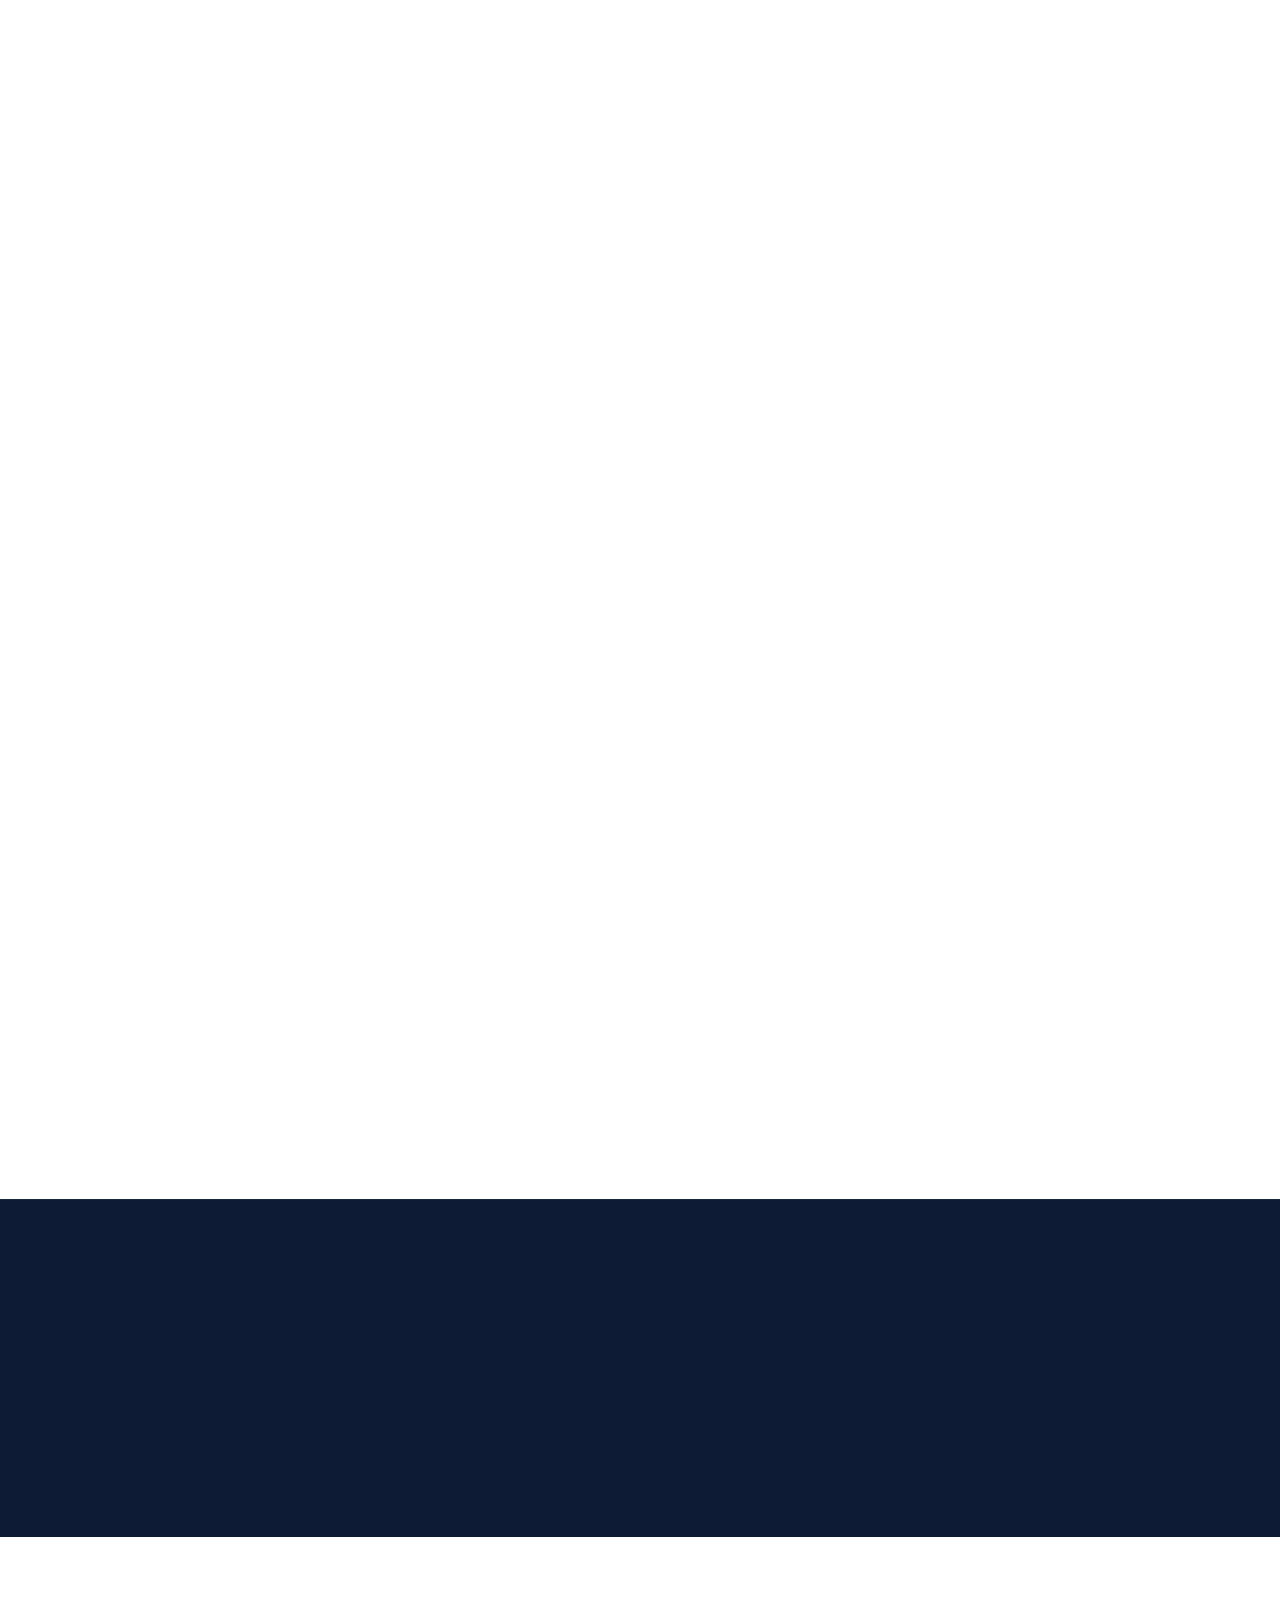
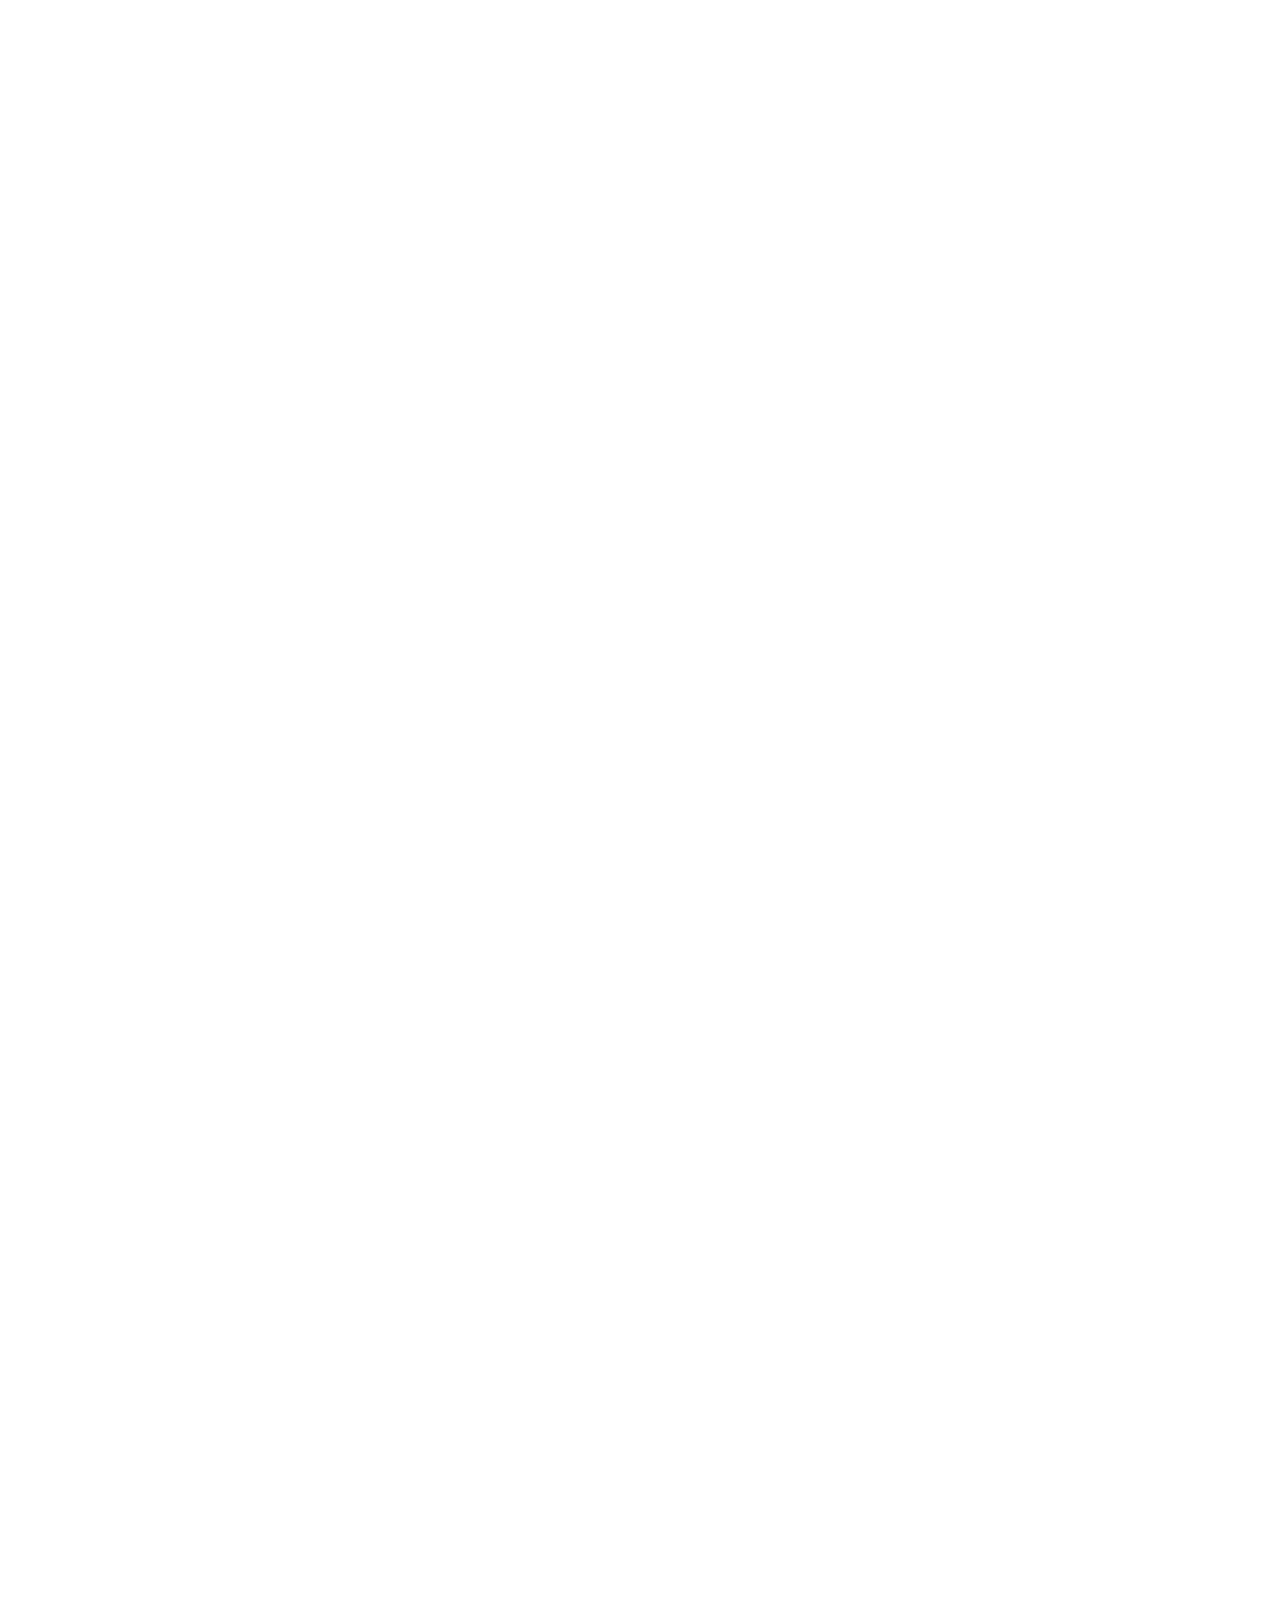
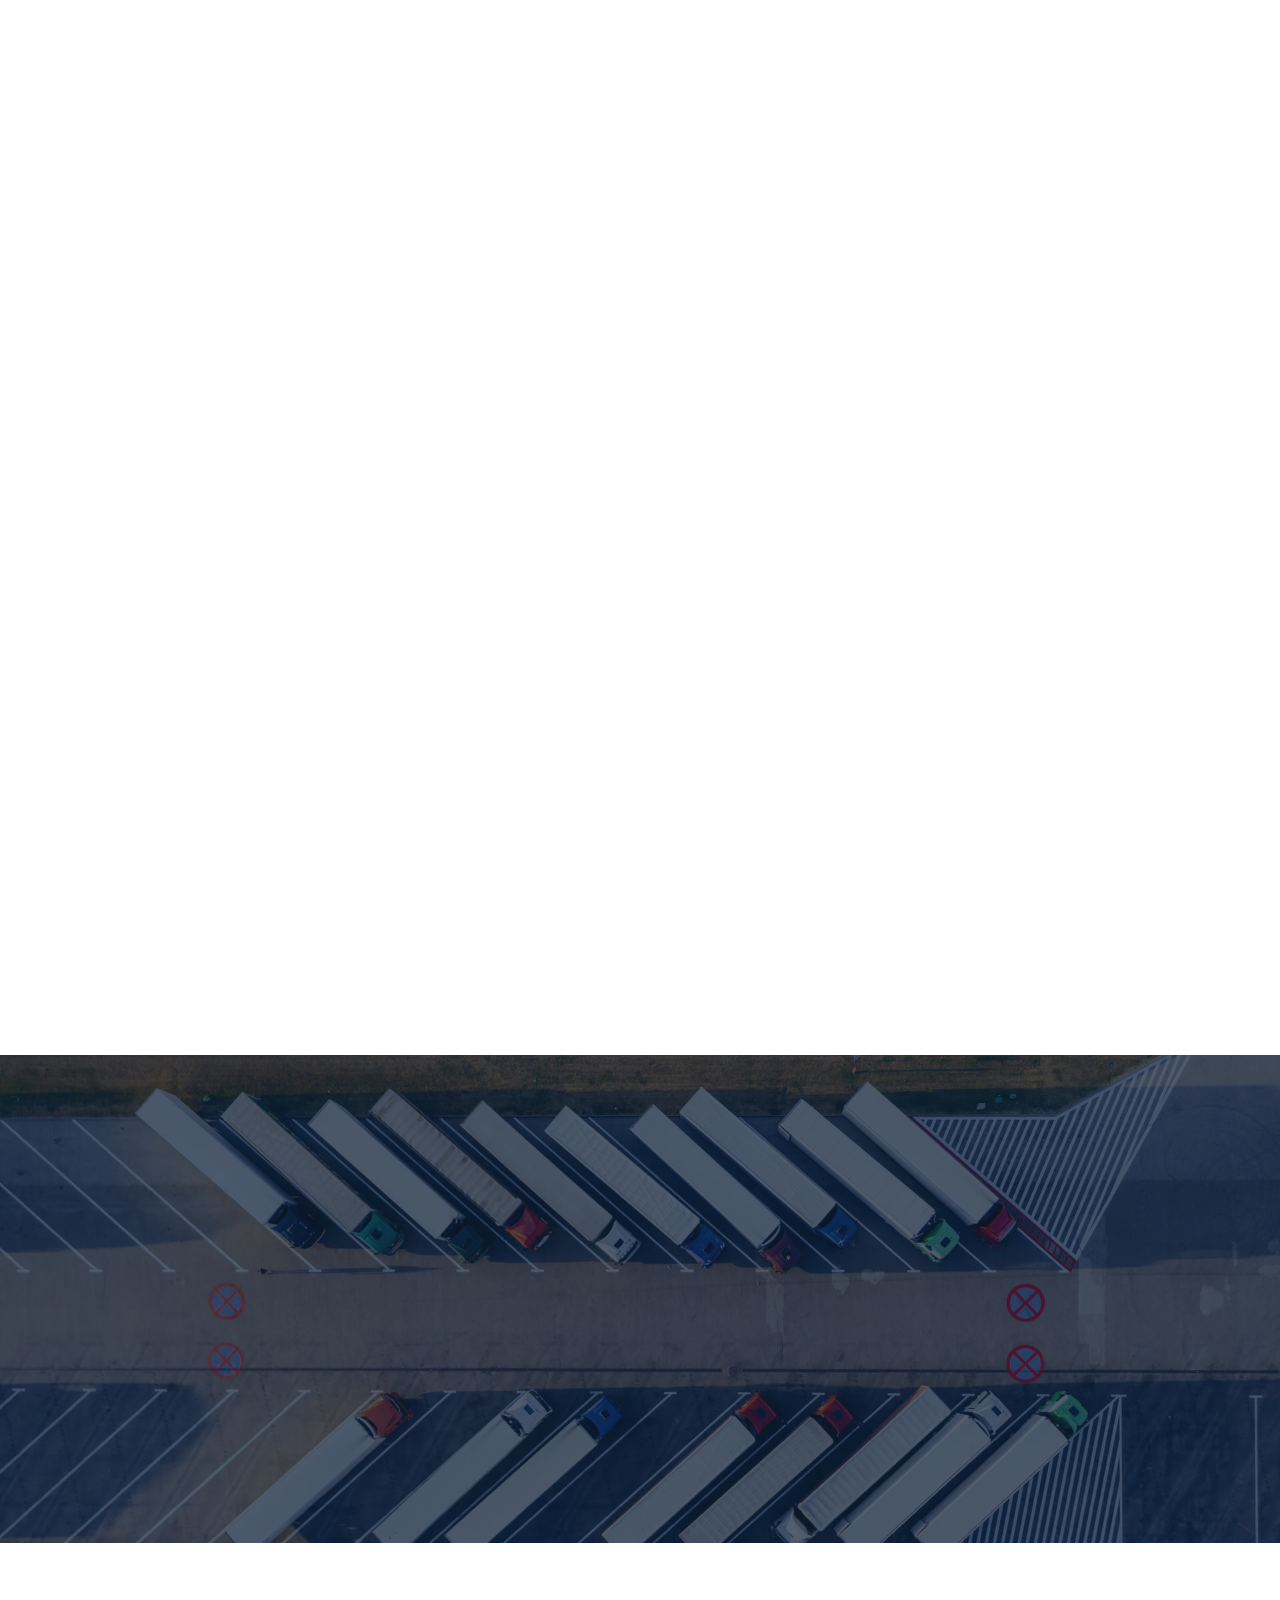
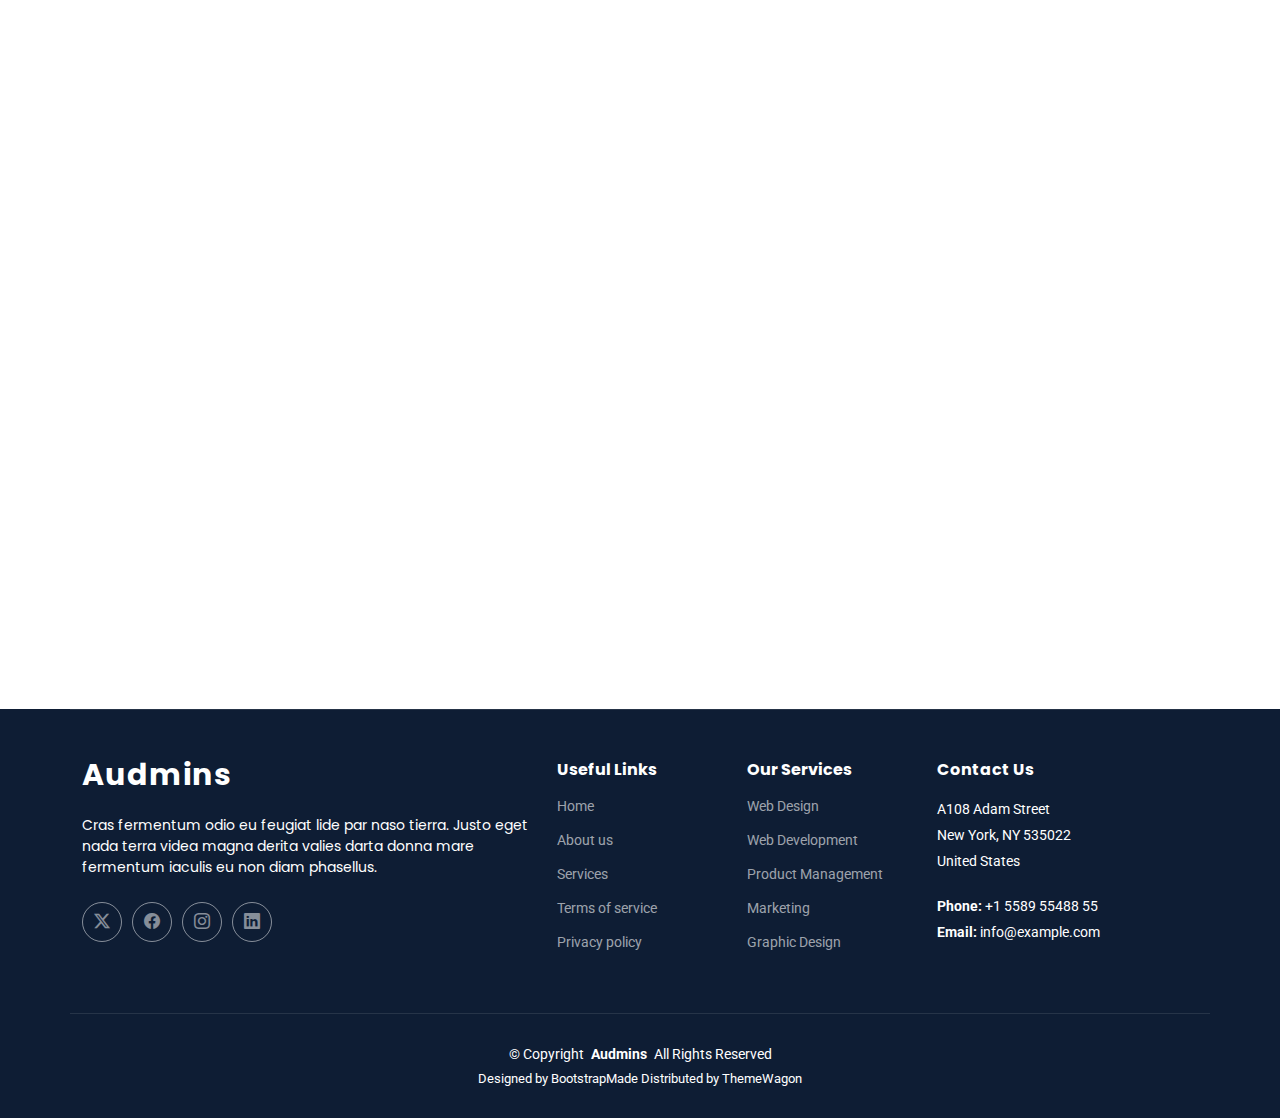
==== commit 312926a7: "changed name to Audmins across the site" ====
--- a/index.html
+++ b/index.html
@@ -4,7 +4,7 @@
 <head>
   <meta charset="utf-8">
   <meta content="width=device-width, initial-scale=1.0" name="viewport">
-  <title>Index - Logis Bootstrap Template</title>
+  <title>Index - Audmins</title>
   <meta name="description" content="">
   <meta name="keywords" content="">
 
@@ -45,7 +45,7 @@
       <a href="index.html" class="logo d-flex align-items-center me-auto">
         <!-- Uncomment the line below if you also wish to use an image logo -->
         <!-- <img src="assets/img/logo.png" alt=""> -->
-        <h1 class="sitename">Logis</h1>
+        <h1 class="sitename">Audmins</h1>
       </a>
 
       <nav id="navmenu" class="navmenu">
@@ -260,7 +260,7 @@
               <div class="card-img">
                 <img src="assets/img/service-2.jpg" alt="" class="img-fluid">
               </div>
-              <h3><a href="#" class="stretched-link">Logistics</a></h3>
+              <h3><a href="#" class="stretched-link">Audmins</a></h3>
               <p>Asperiores provident dolor accusamus pariatur dolore nam id audantium ut et iure incidunt molestiae dolor ipsam ducimus occaecati nisi</p>
             </div>
           </div><!-- End Card Item -->
@@ -674,7 +674,7 @@
       <div class="row gy-4">
         <div class="col-lg-5 col-md-12 footer-about">
           <a href="index.html" class="logo d-flex align-items-center">
-            <span class="sitename">Logis</span>
+            <span class="sitename">Audmins</span>
           </a>
           <p>Cras fermentum odio eu feugiat lide par naso tierra. Justo eget nada terra videa magna derita valies darta donna mare fermentum iaculis eu non diam phasellus.</p>
           <div class="social-links d-flex mt-4">
@@ -720,7 +720,7 @@
     </div>
 
     <div class="container copyright text-center mt-4">
-      <p>© <span>Copyright</span> <strong class="px-1 sitename">Logis</strong> <span>All Rights Reserved</span></p>
+      <p>© <span>Copyright</span> <strong class="px-1 sitename">Audmins</strong> <span>All Rights Reserved</span></p>
       <div class="credits">
         <!-- All the links in the footer should remain intact. -->
         <!-- You can delete the links only if you've purchased the pro version. -->
